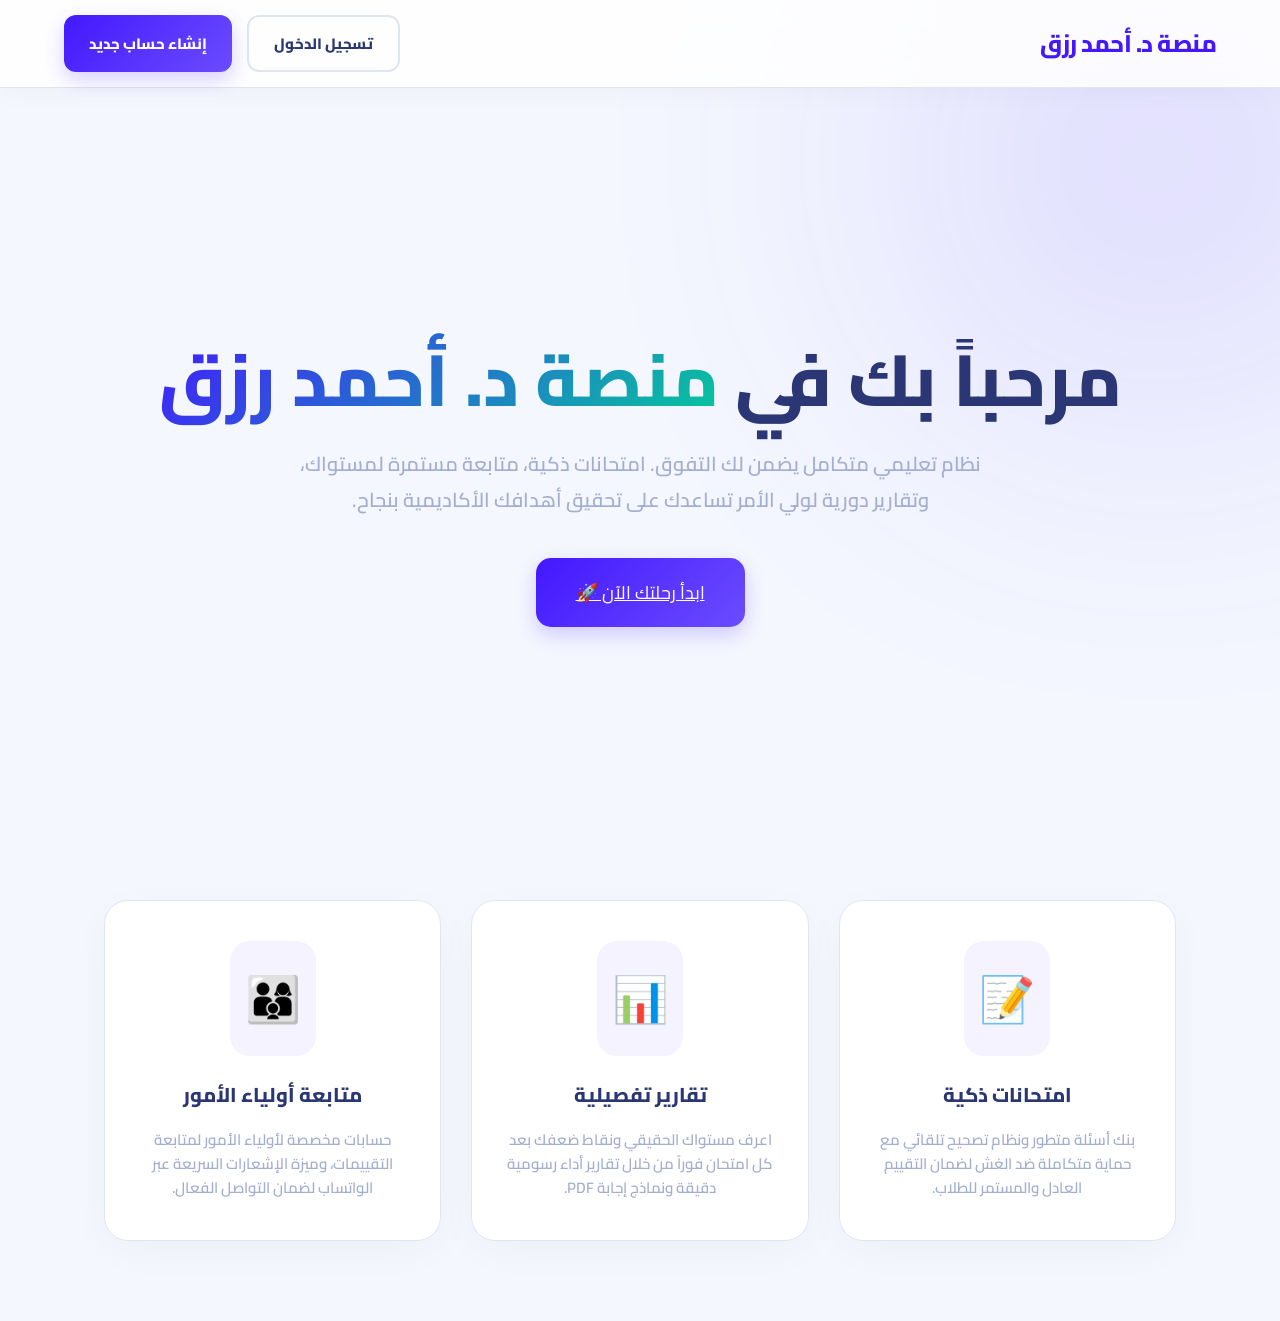
==== index.html @ 09b2dcea "Update index.html" ====
<!DOCTYPE html>
<html lang="ar" dir="rtl">
<head>
    <meta charset="UTF-8">
    <meta name="viewport" content="width=device-width, initial-scale=1.0">
    <title id="pageTitle">الرئيسية - منصة د. أحمد رزق</title>
    
    <!-- خطوط جوجل (Cairo) -->
    <link href="https://fonts.googleapis.com/css2?family=Cairo:wght@400;600;800&display=swap" rel="stylesheet">
    
    <!-- سكريبت تطبيق الإعدادات المحفوظة فوراً قبل تحميل الصفحة (لمنع وميض الألوان) -->
    <script>
        const savedMode = localStorage.getItem('themeMode');
        const savedColor = localStorage.getItem('primaryColor') || "#4318FF";
        const savedName = localStorage.getItem('platformName') || "منصة د. أحمد رزق";
        
        if (savedMode === 'dark') document.documentElement.classList.add('dark-mode');
        document.documentElement.style.setProperty('--primary', savedColor);
    </script>

    <style>
        /* =========================================
           المتغيرات اللونية الموحدة للمنصة بالكامل
           ========================================= */
        :root {
            --primary: #4318FF;
            --primary-hover: #2b3674;
            --success: #05CD99;
            --bg-light: #f4f7fe;
            --text-dark: #2b3674;
            --text-muted: #a3aed1;
            --card-bg: #ffffff;
            --nav-bg: rgba(255, 255, 255, 0.85);
            --border-color: #e0e5f2;
        }

        /* الوضع الداكن (Dark Mode) المربوط بإعدادات لوحة التحكم */
        html.dark-mode {
            --bg-light: #0b1437;
            --text-dark: #ffffff;
            --text-muted: #8f9bba;
            --card-bg: #111c44;
            --nav-bg: rgba(11, 20, 55, 0.85);
            --border-color: #1a2552;
        }

        * { margin: 0; padding: 0; box-sizing: border-box; font-family: 'Cairo', sans-serif; }
        
        body { 
            background-color: var(--bg-light); 
            color: var(--text-dark); 
            transition: background-color 0.4s ease, color 0.4s ease; 
            overflow-x: hidden;
        }

        /* تأثيرات الخلفية العائمة المريحة للعين */
        .bg-glow {
            position: absolute;
            width: 50vw; height: 50vw;
            max-width: 500px; max-height: 500px;
            background: var(--primary);
            filter: blur(150px);
            opacity: 0.15;
            border-radius: 50%;
            z-index: -1;
            top: -10%; right: -10%;
            animation: float 8s infinite ease-in-out alternate;
            pointer-events: none;
        }

        @keyframes float {
            0% { transform: translateY(0px) scale(1); }
            100% { transform: translateY(40px) scale(1.1); }
        }

        /* شريط التنقل (Navbar) بخاصية Glassmorphism */
        nav {
            display: flex; justify-content: space-between; align-items: center;
            padding: 15px 5%; background: var(--nav-bg); 
            backdrop-filter: blur(15px); -webkit-backdrop-filter: blur(15px);
            position: fixed; width: 100%; top: 0; z-index: 1000; 
            box-shadow: 0 4px 30px rgba(0, 0, 0, 0.03);
            border-bottom: 1px solid var(--border-color);
        }
        
        .logo { font-size: 24px; font-weight: 800; color: var(--primary); letter-spacing: -0.5px; }
        
        .nav-buttons { display: flex; gap: 15px; }
        
        .nav-buttons a {
            text-decoration: none; padding: 12px 25px; border-radius: 12px; 
            font-weight: 800; transition: all 0.3s cubic-bezier(0.4, 0, 0.2, 1);
            font-size: 15px; display: inline-flex; align-items: center; justify-content: center;
        }
        
        .btn-login { 
            color: var(--text-dark); background: transparent; 
            border: 2px solid var(--border-color); 
        }
        .btn-login:hover { 
            border-color: var(--primary); color: var(--primary); 
            transform: translateY(-2px); 
        }
        
        .btn-register { 
            background: linear-gradient(135deg, var(--primary) 0%, #6b4cff 100%); 
            color: white; 
            box-shadow: 0 8px 20px rgba(67, 24, 255, 0.2); border: none;
        }
        .btn-register:hover { 
            transform: translateY(-3px); 
            box-shadow: 0 12px 25px rgba(67, 24, 255, 0.3); 
        }

        /* قسم الهيرو (Hero Section) */
        .hero {
            min-height: 100vh; display: flex; flex-direction: column; justify-content: center; align-items: center;
            text-align: center; padding: 120px 20px 60px; position: relative;
        }
        .hero h1 { 
            font-size: clamp(2.5rem, 6vw, 4.5rem); 
            margin-bottom: 20px; font-weight: 800; line-height: 1.3;
            animation: fadeUp 0.8s ease-out forwards;
        }
        .hero h1 span { 
            color: var(--primary); 
            background: linear-gradient(135deg, var(--primary), var(--success));
            -webkit-background-clip: text;
            -webkit-text-fill-color: transparent;
        }
        .hero p { 
            font-size: clamp(1rem, 2vw, 1.25rem); 
            max-width: 700px; margin-bottom: 40px; 
            color: var(--text-muted); font-weight: 600; line-height: 1.8;
            animation: fadeUp 1s ease-out forwards; opacity: 0;
        }
        .hero .btn-register {
            padding: 18px 40px; font-size: 18px; border-radius: 15px;
            animation: fadeUp 1.2s ease-out forwards; opacity: 0;
        }
        
        /* المميزات (Features) بنظام Grid */
        .features { 
            display: grid; 
            grid-template-columns: repeat(auto-fit, minmax(280px, 1fr)); 
            gap: 30px; padding: 0 5% 80px; max-width: 1200px; margin: 0 auto;
        }
        .feature-card {
            background: var(--card-bg); padding: 40px 30px; border-radius: 24px; text-align: center;
            box-shadow: 0 10px 40px rgba(0,0,0,0.03); border: 1px solid var(--border-color);
            transition: all 0.4s cubic-bezier(0.4, 0, 0.2, 1);
            animation: fadeUp 1.4s ease-out forwards; opacity: 0;
            position: relative; overflow: hidden;
        }
        .feature-card::before {
            content: ''; position: absolute; top: 0; left: 0; width: 100%; height: 4px;
            background: linear-gradient(90deg, var(--primary), transparent);
            opacity: 0; transition: 0.4s;
        }
        .feature-card:hover { 
            transform: translateY(-10px); 
            box-shadow: 0 20px 40px rgba(67, 24, 255, 0.08); 
            border-color: var(--primary);
        }
        .feature-card:hover::before { opacity: 1; }
        
        .feature-icon { 
            font-size: 45px; margin-bottom: 20px; 
            display: inline-block; padding: 15px; 
            background: rgba(67, 24, 255, 0.05); border-radius: 20px;
        }
        .feature-card h3 { font-size: 20px; font-weight: 800; margin-bottom: 15px; color: var(--text-dark); }
        .feature-card p { color: var(--text-muted); font-size: 15px; line-height: 1.6; font-weight: 600; }

        @keyframes fadeUp {
            from { opacity: 0; transform: translateY(30px); }
            to { opacity: 1; transform: translateY(0); }
        }

        /* =========================================
           استجابة الشاشات (Responsive Design)
           ========================================= */
        @media (max-width: 768px) {
            nav { 
                flex-direction: column; padding: 15px 20px; gap: 15px; 
                background: var(--card-bg); 
            }
            .nav-buttons { width: 100%; display: grid; grid-template-columns: 1fr 1fr; gap: 10px; }
            .nav-buttons a { padding: 12px 10px; font-size: 14px; margin: 0; width: 100%; }
            .hero { padding-top: 160px; } 
            .hero h1 { font-size: 2.2rem; }
        }

        @media (max-width: 480px) {
            .nav-buttons { grid-template-columns: 1fr; } 
            .hero h1 { font-size: 1.8rem; }
        }
    </style>
</head>
<body>

    <div class="bg-glow"></div>

    <nav>
        <div class="logo" id="displayPlatformName">منصة د. أحمد رزق</div>
        <div class="nav-buttons">
            <a href="auth/login.html" class="btn-login">تسجيل الدخول</a>
            <a href="register.html" class="btn-register">إنشاء حساب جديد</a>
        </div>
    </nav>

    <div class="hero">
        <h1 id="heroTitle">مرحباً بك في <span>منصة د. أحمد رزق</span></h1>
        <p>نظام تعليمي متكامل يضمن لك التفوق. امتحانات ذكية، متابعة مستمرة لمستواك، وتقارير دورية لولي الأمر تساعدك على تحقيق أهدافك الأكاديمية بنجاح.</p>
        <a href="register.html" class="nav-buttons btn-register" style="display: inline-block;">ابدأ رحلتك الآن 🚀</a>
    </div>

    <div class="features">
        <div class="feature-card">
            <div class="feature-icon">📝</div>
            <h3>امتحانات ذكية</h3>
            <p>بنك أسئلة متطور ونظام تصحيح تلقائي مع حماية متكاملة ضد الغش لضمان التقييم العادل والمستمر للطلاب.</p>
        </div>
        <div class="feature-card">
            <div class="feature-icon">📊</div>
            <h3>تقارير تفصيلية</h3>
            <p>اعرف مستواك الحقيقي ونقاط ضعفك بعد كل امتحان فوراً من خلال تقارير أداء رسومية دقيقة ونماذج إجابة PDF.</p>
        </div>
        <div class="feature-card">
            <div class="feature-icon">👨‍👩‍👦</div>
            <h3>متابعة أولياء الأمور</h3>
            <p>حسابات مخصصة لأولياء الأمور لمتابعة التقييمات، وميزة الإشعارات السريعة عبر الواتساب لضمان التواصل الفعال.</p>
        </div>
    </div>

    <!-- سكريبت تحديث البيانات الديناميكية (الاسم والـ Title) -->
    <script>
        document.addEventListener("DOMContentLoaded", () => {
            document.getElementById('displayPlatformName').innerText = savedName;
            document.getElementById('heroTitle').innerHTML = `مرحباً بك في <span>${savedName}</span>`;
            document.getElementById('pageTitle').innerText = `الرئيسية - ${savedName}`;
        });
    </script>
</body>
</html>
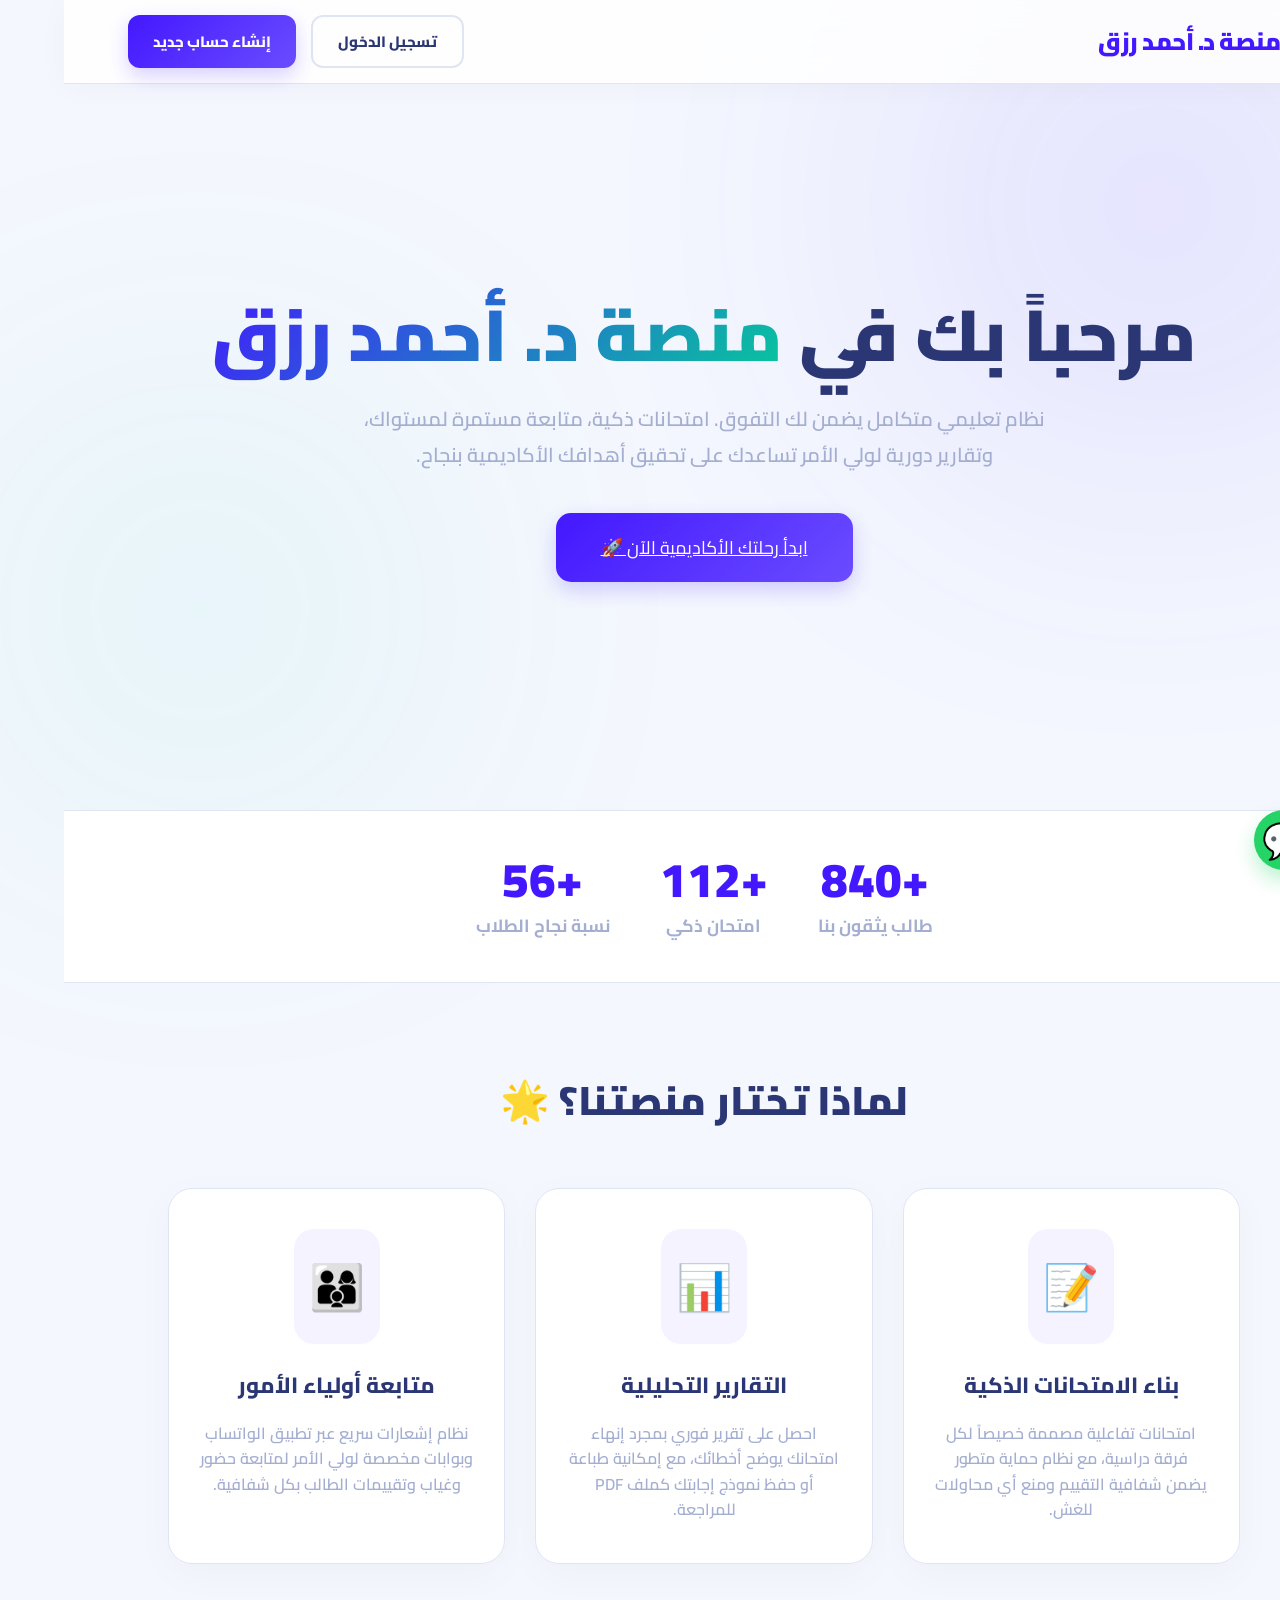
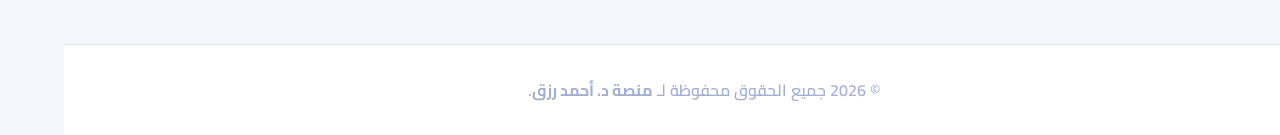
==== commit 4d123e7d: "Update index.html" ====
--- a/index.html
+++ b/index.html
@@ -3,12 +3,12 @@
 <head>
     <meta charset="UTF-8">
     <meta name="viewport" content="width=device-width, initial-scale=1.0">
-    <title id="pageTitle">الرئيسية - منصة د. أحمد رزق</title>
+    <title id="pageTitle">الرئيسية - المنصة التعليمية</title>
     
     <!-- خطوط جوجل (Cairo) -->
-    <link href="https://fonts.googleapis.com/css2?family=Cairo:wght@400;600;800&display=swap" rel="stylesheet">
+    <link href="https://fonts.googleapis.com/css2?family=Cairo:wght@400;600;800;900&display=swap" rel="stylesheet">
     
-    <!-- سكريبت تطبيق الإعدادات المحفوظة فوراً قبل تحميل الصفحة (لمنع وميض الألوان) -->
+    <!-- سكريبت تطبيق الإعدادات المحفوظة فوراً (لمنع وميض الألوان) -->
     <script>
         const savedMode = localStorage.getItem('themeMode');
         const savedColor = localStorage.getItem('primaryColor') || "#4318FF";
@@ -20,7 +20,7 @@
 
     <style>
         /* =========================================
-           المتغيرات اللونية الموحدة للمنصة بالكامل
+           المتغيرات اللونية الموحدة للمنصة
            ========================================= */
         :root {
             --primary: #4318FF;
@@ -34,7 +34,6 @@
             --border-color: #e0e5f2;
         }
 
-        /* الوضع الداكن (Dark Mode) المربوط بإعدادات لوحة التحكم */
         html.dark-mode {
             --bg-light: #0b1437;
             --text-dark: #ffffff;
@@ -53,19 +52,16 @@
             overflow-x: hidden;
         }
 
-        /* تأثيرات الخلفية العائمة المريحة للعين */
+        /* تأثيرات الخلفية العائمة */
         .bg-glow {
-            position: absolute;
-            width: 50vw; height: 50vw;
-            max-width: 500px; max-height: 500px;
-            background: var(--primary);
-            filter: blur(150px);
-            opacity: 0.15;
-            border-radius: 50%;
-            z-index: -1;
-            top: -10%; right: -10%;
-            animation: float 8s infinite ease-in-out alternate;
-            pointer-events: none;
+            position: absolute; width: 50vw; height: 50vw; max-width: 500px; max-height: 500px;
+            background: var(--primary); filter: blur(150px); opacity: 0.12; border-radius: 50%;
+            z-index: -1; top: -5%; right: -5%; animation: float 8s infinite ease-in-out alternate; pointer-events: none;
+        }
+        .bg-glow-2 {
+            position: absolute; width: 40vw; height: 40vw; max-width: 400px; max-height: 400px;
+            background: var(--success); filter: blur(150px); opacity: 0.1; border-radius: 50%;
+            z-index: -1; bottom: 10%; left: -5%; animation: float 10s infinite ease-in-out alternate-reverse; pointer-events: none;
         }
 
         @keyframes float {
@@ -73,172 +69,231 @@
             100% { transform: translateY(40px) scale(1.1); }
         }
 
-        /* شريط التنقل (Navbar) بخاصية Glassmorphism */
+        /* شريط التنقل (Navbar) */
         nav {
             display: flex; justify-content: space-between; align-items: center;
             padding: 15px 5%; background: var(--nav-bg); 
             backdrop-filter: blur(15px); -webkit-backdrop-filter: blur(15px);
             position: fixed; width: 100%; top: 0; z-index: 1000; 
-            box-shadow: 0 4px 30px rgba(0, 0, 0, 0.03);
-            border-bottom: 1px solid var(--border-color);
-        }
-        
-        .logo { font-size: 24px; font-weight: 800; color: var(--primary); letter-spacing: -0.5px; }
+            box-shadow: 0 4px 30px rgba(0, 0, 0, 0.03); border-bottom: 1px solid var(--border-color);
+        }
+        
+        .logo { font-size: 24px; font-weight: 900; color: var(--primary); letter-spacing: -0.5px; }
         
         .nav-buttons { display: flex; gap: 15px; }
-        
         .nav-buttons a {
-            text-decoration: none; padding: 12px 25px; border-radius: 12px; 
+            text-decoration: none; padding: 10px 25px; border-radius: 12px; 
             font-weight: 800; transition: all 0.3s cubic-bezier(0.4, 0, 0.2, 1);
             font-size: 15px; display: inline-flex; align-items: center; justify-content: center;
         }
         
-        .btn-login { 
-            color: var(--text-dark); background: transparent; 
-            border: 2px solid var(--border-color); 
-        }
-        .btn-login:hover { 
-            border-color: var(--primary); color: var(--primary); 
-            transform: translateY(-2px); 
-        }
-        
-        .btn-register { 
-            background: linear-gradient(135deg, var(--primary) 0%, #6b4cff 100%); 
-            color: white; 
-            box-shadow: 0 8px 20px rgba(67, 24, 255, 0.2); border: none;
-        }
-        .btn-register:hover { 
-            transform: translateY(-3px); 
-            box-shadow: 0 12px 25px rgba(67, 24, 255, 0.3); 
-        }
+        .btn-login { color: var(--text-dark); background: transparent; border: 2px solid var(--border-color); }
+        .btn-login:hover { border-color: var(--primary); color: var(--primary); transform: translateY(-2px); }
+        
+        .btn-register { background: linear-gradient(135deg, var(--primary) 0%, #6b4cff 100%); color: white; box-shadow: 0 8px 20px rgba(67, 24, 255, 0.2); border: none; }
+        .btn-register:hover { transform: translateY(-3px); box-shadow: 0 12px 25px rgba(67, 24, 255, 0.3); color: white;}
 
         /* قسم الهيرو (Hero Section) */
         .hero {
-            min-height: 100vh; display: flex; flex-direction: column; justify-content: center; align-items: center;
+            min-height: 90vh; display: flex; flex-direction: column; justify-content: center; align-items: center;
             text-align: center; padding: 120px 20px 60px; position: relative;
         }
         .hero h1 { 
-            font-size: clamp(2.5rem, 6vw, 4.5rem); 
-            margin-bottom: 20px; font-weight: 800; line-height: 1.3;
+            font-size: clamp(2.5rem, 6vw, 4.5rem); margin-bottom: 20px; font-weight: 900; line-height: 1.3;
             animation: fadeUp 0.8s ease-out forwards;
         }
         .hero h1 span { 
-            color: var(--primary); 
-            background: linear-gradient(135deg, var(--primary), var(--success));
-            -webkit-background-clip: text;
-            -webkit-text-fill-color: transparent;
+            color: var(--primary); background: linear-gradient(135deg, var(--primary), var(--success));
+            -webkit-background-clip: text; -webkit-text-fill-color: transparent;
         }
         .hero p { 
-            font-size: clamp(1rem, 2vw, 1.25rem); 
-            max-width: 700px; margin-bottom: 40px; 
+            font-size: clamp(1rem, 2vw, 1.25rem); max-width: 700px; margin-bottom: 40px; 
             color: var(--text-muted); font-weight: 600; line-height: 1.8;
             animation: fadeUp 1s ease-out forwards; opacity: 0;
         }
         .hero .btn-register {
-            padding: 18px 40px; font-size: 18px; border-radius: 15px;
+            padding: 18px 45px; font-size: 18px; border-radius: 15px;
             animation: fadeUp 1.2s ease-out forwards; opacity: 0;
         }
-        
-        /* المميزات (Features) بنظام Grid */
+
+        /* شريط الإحصائيات الحية (Live Stats) */
+        .stats-banner {
+            display: flex; justify-content: center; gap: 50px; flex-wrap: wrap;
+            padding: 40px 20px; background: var(--card-bg); border-top: 1px solid var(--border-color);
+            border-bottom: 1px solid var(--border-color); margin-bottom: 80px; position: relative; z-index: 10;
+        }
+        .stat-item { text-align: center; }
+        .stat-number { font-size: 3rem; font-weight: 900; color: var(--primary); display: block; line-height: 1.2;}
+        .stat-label { font-size: 1.1rem; color: var(--text-muted); font-weight: 700; }
+
+        /* المميزات (Features) */
+        .section-title { text-align: center; font-size: 2.5rem; font-weight: 900; margin-bottom: 50px; color: var(--text-dark); }
         .features { 
-            display: grid; 
-            grid-template-columns: repeat(auto-fit, minmax(280px, 1fr)); 
+            display: grid; grid-template-columns: repeat(auto-fit, minmax(300px, 1fr)); 
             gap: 30px; padding: 0 5% 80px; max-width: 1200px; margin: 0 auto;
         }
         .feature-card {
             background: var(--card-bg); padding: 40px 30px; border-radius: 24px; text-align: center;
             box-shadow: 0 10px 40px rgba(0,0,0,0.03); border: 1px solid var(--border-color);
-            transition: all 0.4s cubic-bezier(0.4, 0, 0.2, 1);
-            animation: fadeUp 1.4s ease-out forwards; opacity: 0;
-            position: relative; overflow: hidden;
+            transition: all 0.4s cubic-bezier(0.4, 0, 0.2, 1); position: relative; overflow: hidden;
         }
         .feature-card::before {
             content: ''; position: absolute; top: 0; left: 0; width: 100%; height: 4px;
-            background: linear-gradient(90deg, var(--primary), transparent);
-            opacity: 0; transition: 0.4s;
-        }
-        .feature-card:hover { 
-            transform: translateY(-10px); 
-            box-shadow: 0 20px 40px rgba(67, 24, 255, 0.08); 
-            border-color: var(--primary);
-        }
+            background: linear-gradient(90deg, var(--primary), var(--success)); opacity: 0; transition: 0.4s;
+        }
+        .feature-card:hover { transform: translateY(-10px); box-shadow: 0 20px 40px rgba(67, 24, 255, 0.08); border-color: var(--primary); }
         .feature-card:hover::before { opacity: 1; }
         
         .feature-icon { 
-            font-size: 45px; margin-bottom: 20px; 
-            display: inline-block; padding: 15px; 
+            font-size: 45px; margin-bottom: 20px; display: inline-block; padding: 15px; 
             background: rgba(67, 24, 255, 0.05); border-radius: 20px;
         }
-        .feature-card h3 { font-size: 20px; font-weight: 800; margin-bottom: 15px; color: var(--text-dark); }
-        .feature-card p { color: var(--text-muted); font-size: 15px; line-height: 1.6; font-weight: 600; }
+        .feature-card h3 { font-size: 22px; font-weight: 800; margin-bottom: 15px; color: var(--text-dark); }
+        .feature-card p { color: var(--text-muted); font-size: 16px; line-height: 1.6; font-weight: 600; }
+
+        /* زر الواتساب العائم */
+        .whatsapp-float {
+            position: fixed; bottom: 30px; right: 30px; width: 60px; height: 60px;
+            background-color: #25d366; color: #FFF; border-radius: 50px; text-align: center;
+            font-size: 35px; box-shadow: 0 10px 20px rgba(37, 211, 102, 0.3); z-index: 1000;
+            display: flex; align-items: center; justify-content: center; text-decoration: none;
+            transition: all 0.3s ease;
+        }
+        .whatsapp-float:hover { transform: scale(1.1); box-shadow: 0 15px 25px rgba(37, 211, 102, 0.4); }
+
+        /* التذييل */
+        footer {
+            background: var(--card-bg); border-top: 1px solid var(--border-color);
+            text-align: center; padding: 30px 20px; color: var(--text-muted); font-weight: 600;
+        }
 
         @keyframes fadeUp {
             from { opacity: 0; transform: translateY(30px); }
             to { opacity: 1; transform: translateY(0); }
         }
 
-        /* =========================================
-           استجابة الشاشات (Responsive Design)
-           ========================================= */
         @media (max-width: 768px) {
-            nav { 
-                flex-direction: column; padding: 15px 20px; gap: 15px; 
-                background: var(--card-bg); 
-            }
+            nav { flex-direction: column; padding: 15px 20px; gap: 15px; background: var(--card-bg); }
             .nav-buttons { width: 100%; display: grid; grid-template-columns: 1fr 1fr; gap: 10px; }
             .nav-buttons a { padding: 12px 10px; font-size: 14px; margin: 0; width: 100%; }
-            .hero { padding-top: 160px; } 
+            .hero { padding-top: 180px; min-height: 80vh;} 
             .hero h1 { font-size: 2.2rem; }
-        }
-
-        @media (max-width: 480px) {
-            .nav-buttons { grid-template-columns: 1fr; } 
-            .hero h1 { font-size: 1.8rem; }
+            .stats-banner { gap: 30px; }
+            .whatsapp-float { bottom: 20px; right: 20px; width: 55px; height: 55px; font-size: 30px; }
         }
     </style>
 </head>
 <body>
 
+    <!-- مؤثرات الخلفية -->
     <div class="bg-glow"></div>
-
+    <div class="bg-glow-2"></div>
+
+    <!-- شريط التنقل -->
     <nav>
-        <div class="logo" id="displayPlatformName">منصة د. أحمد رزق</div>
+        <div class="logo" id="displayPlatformName">المنصة التعليمية</div>
         <div class="nav-buttons">
             <a href="auth/login.html" class="btn-login">تسجيل الدخول</a>
             <a href="register.html" class="btn-register">إنشاء حساب جديد</a>
         </div>
     </nav>
 
+    <!-- واجهة الترحيب -->
     <div class="hero">
-        <h1 id="heroTitle">مرحباً بك في <span>منصة د. أحمد رزق</span></h1>
+        <h1 id="heroTitle">مرحباً بك في <span>المنصة التعليمية</span></h1>
         <p>نظام تعليمي متكامل يضمن لك التفوق. امتحانات ذكية، متابعة مستمرة لمستواك، وتقارير دورية لولي الأمر تساعدك على تحقيق أهدافك الأكاديمية بنجاح.</p>
-        <a href="register.html" class="nav-buttons btn-register" style="display: inline-block;">ابدأ رحلتك الآن 🚀</a>
+        <a href="register.html" class="nav-buttons btn-register" style="display: inline-block;">ابدأ رحلتك الأكاديمية الآن 🚀</a>
     </div>
 
+    <!-- شريط الإحصائيات (Social Proof) -->
+    <div class="stats-banner">
+        <div class="stat-item">
+            <span class="stat-number" data-target="1500">+0</span>
+            <span class="stat-label">طالب يثقون بنا</span>
+        </div>
+        <div class="stat-item">
+            <span class="stat-number" data-target="120">+0</span>
+            <span class="stat-label">امتحان ذكي</span>
+        </div>
+        <div class="stat-item">
+            <span class="stat-number" data-target="98">%0</span>
+            <span class="stat-label">نسبة نجاح الطلاب</span>
+        </div>
+    </div>
+
+    <!-- قسم المميزات -->
+    <h2 class="section-title">لماذا تختار منصتنا؟ 🌟</h2>
     <div class="features">
         <div class="feature-card">
             <div class="feature-icon">📝</div>
-            <h3>امتحانات ذكية</h3>
-            <p>بنك أسئلة متطور ونظام تصحيح تلقائي مع حماية متكاملة ضد الغش لضمان التقييم العادل والمستمر للطلاب.</p>
+            <h3>بناء الامتحانات الذكية</h3>
+            <p>امتحانات تفاعلية مصممة خصيصاً لكل فرقة دراسية، مع نظام حماية متطور يضمن شفافية التقييم ومنع أي محاولات للغش.</p>
         </div>
         <div class="feature-card">
             <div class="feature-icon">📊</div>
-            <h3>تقارير تفصيلية</h3>
-            <p>اعرف مستواك الحقيقي ونقاط ضعفك بعد كل امتحان فوراً من خلال تقارير أداء رسومية دقيقة ونماذج إجابة PDF.</p>
+            <h3>التقارير التحليلية</h3>
+            <p>احصل على تقرير فوري بمجرد إنهاء امتحانك يوضح أخطائك، مع إمكانية طباعة أو حفظ نموذج إجابتك كملف PDF للمراجعة.</p>
         </div>
         <div class="feature-card">
             <div class="feature-icon">👨‍👩‍👦</div>
             <h3>متابعة أولياء الأمور</h3>
-            <p>حسابات مخصصة لأولياء الأمور لمتابعة التقييمات، وميزة الإشعارات السريعة عبر الواتساب لضمان التواصل الفعال.</p>
+            <p>نظام إشعارات سريع عبر تطبيق الواتساب وبوابات مخصصة لولي الأمر لمتابعة حضور وغياب وتقييمات الطالب بكل شفافية.</p>
         </div>
     </div>
 
-    <!-- سكريبت تحديث البيانات الديناميكية (الاسم والـ Title) -->
+    <!-- زر الواتساب العائم للدعم الفني -->
+    <!-- استبدل الرقم برقم الدعم الفني الحقيقي مع كود الدولة -->
+    <a href="https://wa.me/201xxxxxxxxx" target="_blank" class="whatsapp-float" title="تواصل مع الدعم الفني">
+        💬
+    </a>
+
+    <!-- التذييل -->
+    <footer>
+        <p>© <span id="currentYear"></span> جميع الحقوق محفوظة لـ <strong id="footerName">المنصة التعليمية</strong>.</p>
+    </footer>
+
+    <!-- سكريبت تحديث البيانات الديناميكية وتفعيل التأثيرات -->
     <script>
         document.addEventListener("DOMContentLoaded", () => {
+            // تطبيق الاسم
             document.getElementById('displayPlatformName').innerText = savedName;
+            document.getElementById('footerName').innerText = savedName;
             document.getElementById('heroTitle').innerHTML = `مرحباً بك في <span>${savedName}</span>`;
             document.getElementById('pageTitle').innerText = `الرئيسية - ${savedName}`;
+            
+            // سنة الحقوق
+            document.getElementById('currentYear').innerText = new Date().getFullYear();
+
+            // أنيميشن الأرقام عند النزول (Count Up Animation)
+            const counters = document.querySelectorAll('.stat-number');
+            const speed = 100; // سرعة العداد
+
+            const animateCounters = () => {
+                counters.forEach(counter => {
+                    const updateCount = () => {
+                        const target = +counter.getAttribute('data-target');
+                        const count = +counter.innerText.replace(/\D/g, ''); // إزالة الرموز
+                        const inc = target / speed;
+
+                        if (count < target) {
+                            counter.innerText = (count === target ? '' : '+') + Math.ceil(count + inc);
+                            setTimeout(updateCount, 20);
+                        } else {
+                            counter.innerText = (counter.innerText.includes('%') ? '%' : '+') + target;
+                        }
+                    };
+                    updateCount();
+                });
+            };
+
+            // تشغيل الأنيميشن فقط عندما يصل المستخدم لقسم الإحصائيات
+            const observer = new IntersectionObserver((entries) => {
+                if(entries[0].isIntersecting) {
+                    animateCounters();
+                    observer.disconnect();
+                }
+            });
+            observer.observe(document.querySelector('.stats-banner'));
         });
     </script>
 </body>
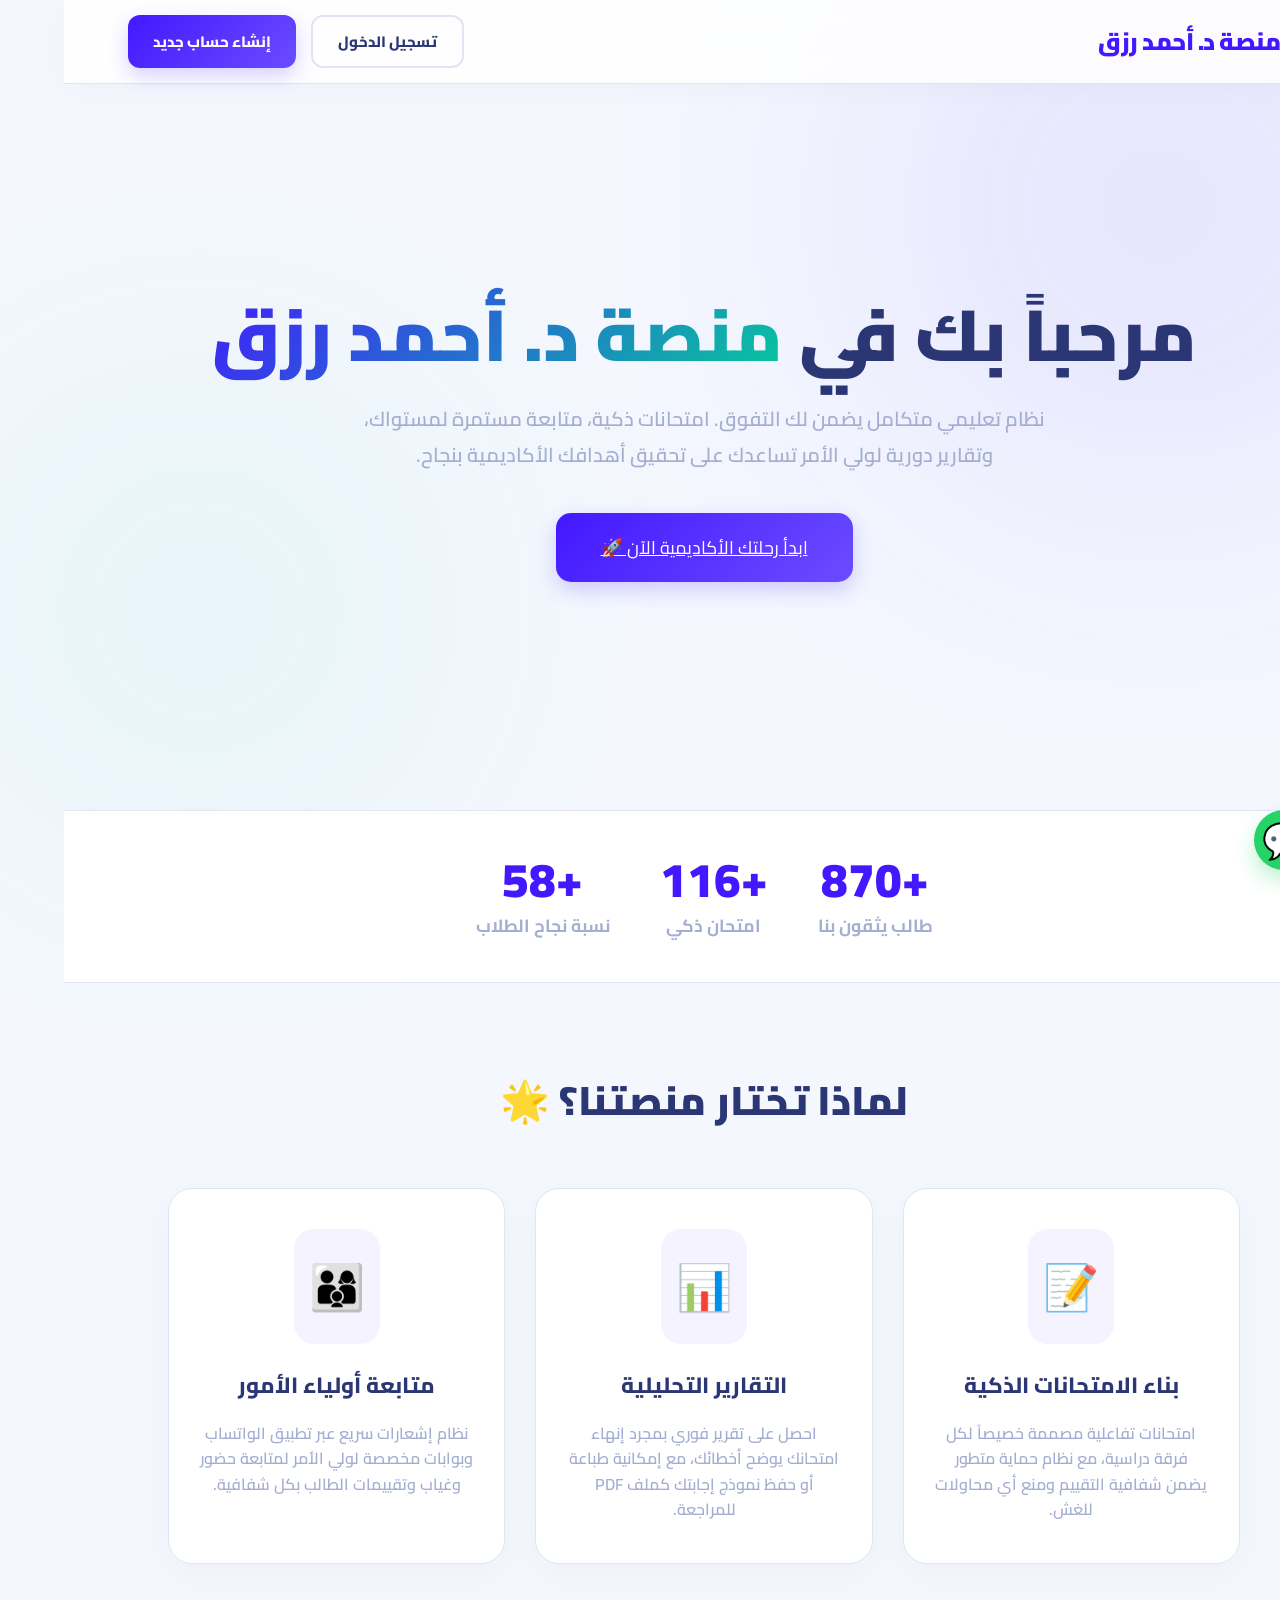
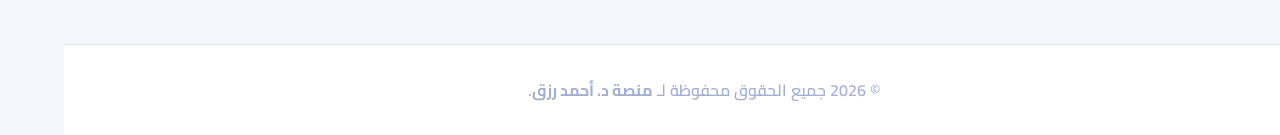
==== commit c2e9bcfc: "Add files via upload" ====
--- a/index.html
+++ b/index.html
@@ -297,4 +297,4 @@
         });
     </script>
 </body>
-</html>
+</html>
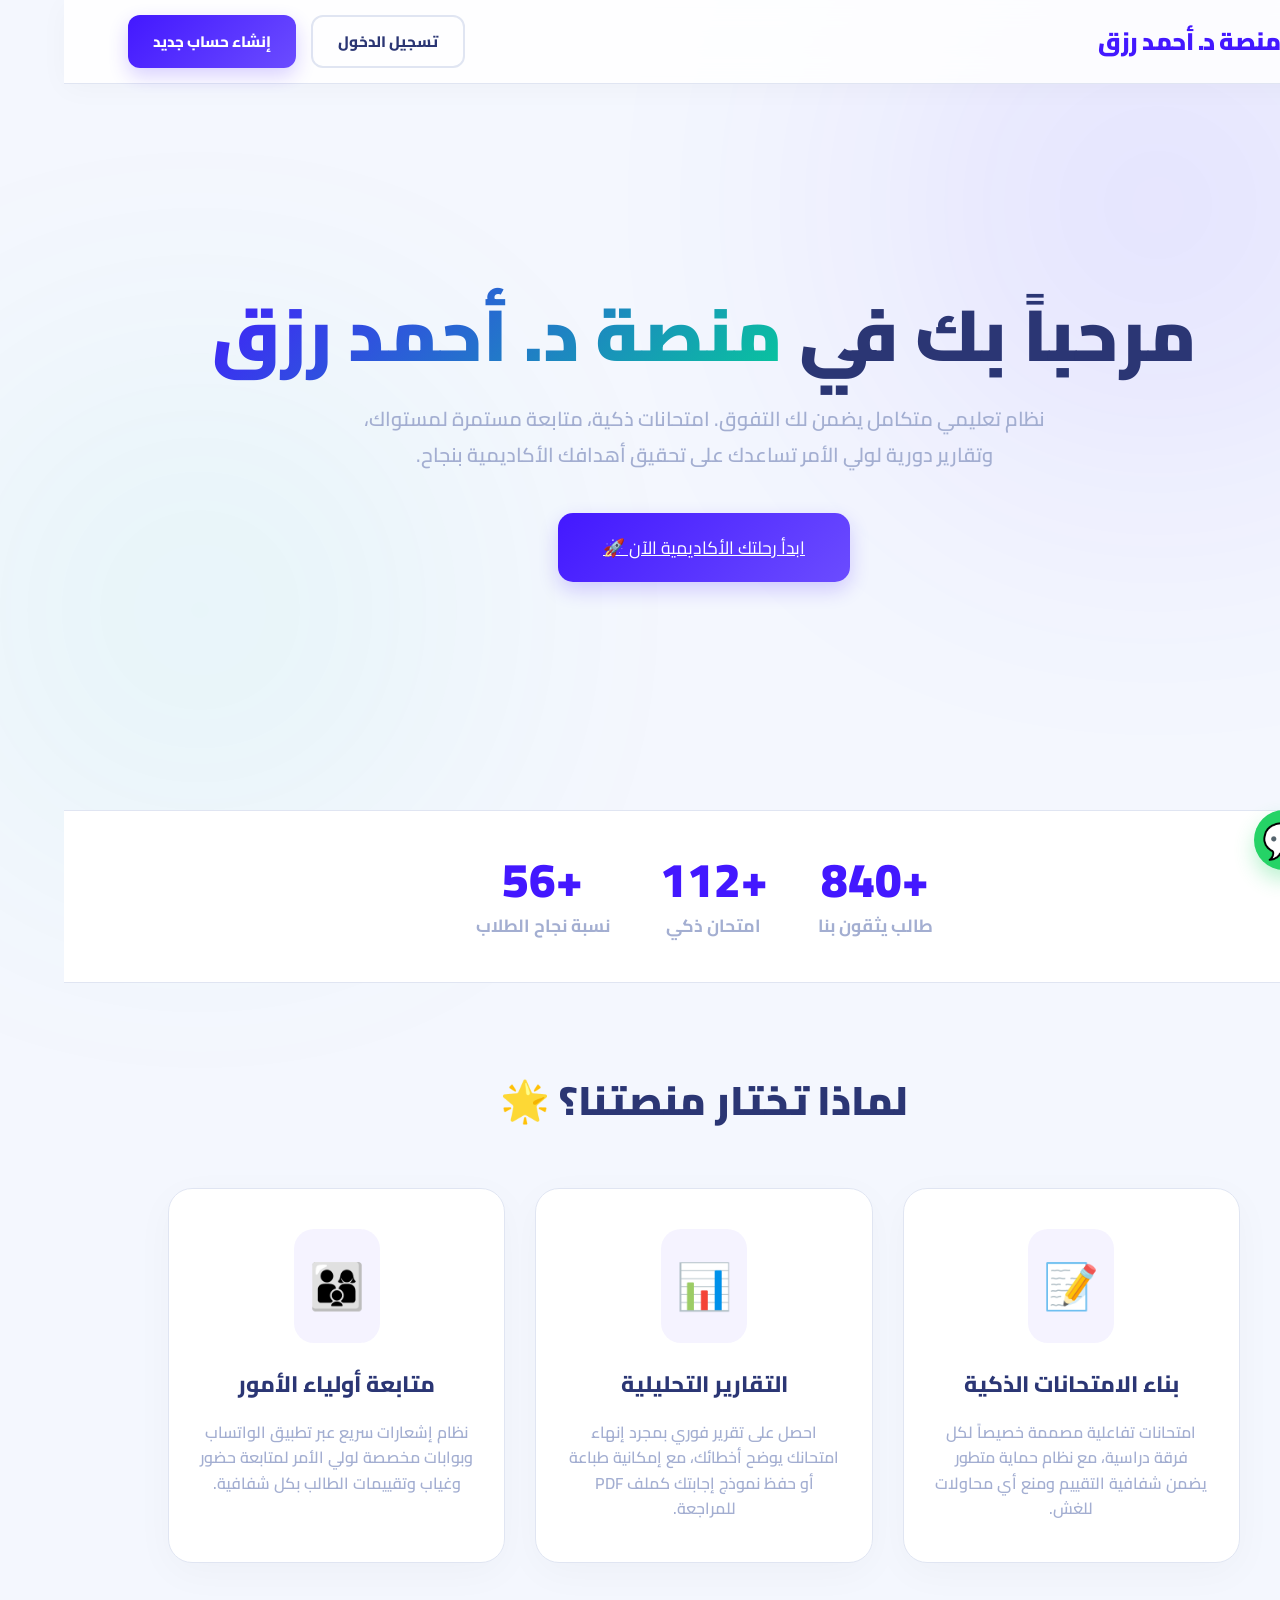
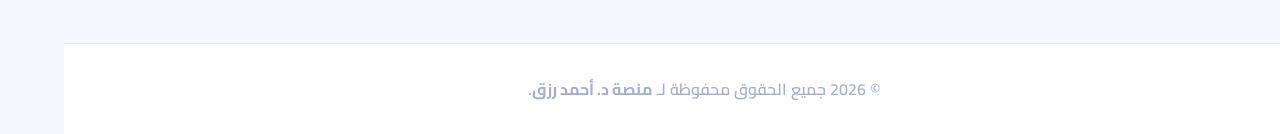
==== commit f389f21c: "Add files via upload" ====
--- a/index.html
+++ b/index.html
@@ -2,7 +2,7 @@
 <html lang="ar" dir="rtl">
 <head>
     <meta charset="UTF-8">
-    <meta name="viewport" content="width=device-width, initial-scale=1.0">
+    <meta name="viewport" content="width=device-width, initial-scale=1.0, maximum-scale=1.0, user-scalable=no">
     <title id="pageTitle">الرئيسية - المنصة التعليمية</title>
     
     <!-- خطوط جوجل (Cairo) -->
@@ -24,7 +24,7 @@
            ========================================= */
         :root {
             --primary: #4318FF;
-            --primary-hover: #2b3674;
+            --primary-hover: #3210cc;
             --success: #05CD99;
             --bg-light: #f4f7fe;
             --text-dark: #2b3674;
@@ -78,13 +78,13 @@
             box-shadow: 0 4px 30px rgba(0, 0, 0, 0.03); border-bottom: 1px solid var(--border-color);
         }
         
-        .logo { font-size: 24px; font-weight: 900; color: var(--primary); letter-spacing: -0.5px; }
+        .logo { font-size: 1.5rem; font-weight: 900; color: var(--primary); letter-spacing: -0.5px; }
         
         .nav-buttons { display: flex; gap: 15px; }
         .nav-buttons a {
             text-decoration: none; padding: 10px 25px; border-radius: 12px; 
             font-weight: 800; transition: all 0.3s cubic-bezier(0.4, 0, 0.2, 1);
-            font-size: 15px; display: inline-flex; align-items: center; justify-content: center;
+            font-size: 0.95rem; display: inline-flex; align-items: center; justify-content: center;
         }
         
         .btn-login { color: var(--text-dark); background: transparent; border: 2px solid var(--border-color); }
@@ -112,7 +112,7 @@
             animation: fadeUp 1s ease-out forwards; opacity: 0;
         }
         .hero .btn-register {
-            padding: 18px 45px; font-size: 18px; border-radius: 15px;
+            padding: 18px 45px; font-size: 1.1rem; border-radius: 15px;
             animation: fadeUp 1.2s ease-out forwards; opacity: 0;
         }
 
@@ -145,11 +145,11 @@
         .feature-card:hover::before { opacity: 1; }
         
         .feature-icon { 
-            font-size: 45px; margin-bottom: 20px; display: inline-block; padding: 15px; 
+            font-size: 2.8rem; margin-bottom: 20px; display: inline-block; padding: 15px; 
             background: rgba(67, 24, 255, 0.05); border-radius: 20px;
         }
-        .feature-card h3 { font-size: 22px; font-weight: 800; margin-bottom: 15px; color: var(--text-dark); }
-        .feature-card p { color: var(--text-muted); font-size: 16px; line-height: 1.6; font-weight: 600; }
+        .feature-card h3 { font-size: 1.4rem; font-weight: 800; margin-bottom: 15px; color: var(--text-dark); }
+        .feature-card p { color: var(--text-muted); font-size: 1rem; line-height: 1.6; font-weight: 600; }
 
         /* زر الواتساب العائم */
         .whatsapp-float {
@@ -172,13 +172,16 @@
             to { opacity: 1; transform: translateY(0); }
         }
 
+        /* استجابة الموبايل */
         @media (max-width: 768px) {
             nav { flex-direction: column; padding: 15px 20px; gap: 15px; background: var(--card-bg); }
             .nav-buttons { width: 100%; display: grid; grid-template-columns: 1fr 1fr; gap: 10px; }
-            .nav-buttons a { padding: 12px 10px; font-size: 14px; margin: 0; width: 100%; }
-            .hero { padding-top: 180px; min-height: 80vh;} 
-            .hero h1 { font-size: 2.2rem; }
-            .stats-banner { gap: 30px; }
+            .nav-buttons a { padding: 12px 10px; font-size: 0.9rem; margin: 0; width: 100%; }
+            .hero { padding-top: 150px; min-height: 80vh; } 
+            .stats-banner { gap: 30px; padding: 30px 15px; }
+            .stat-number { font-size: 2.5rem; }
+            .section-title { font-size: 2rem; margin-bottom: 30px; }
+            .features { gap: 20px; padding-bottom: 60px; }
             .whatsapp-float { bottom: 20px; right: 20px; width: 55px; height: 55px; font-size: 30px; }
         }
     </style>
@@ -243,7 +246,7 @@
 
     <!-- زر الواتساب العائم للدعم الفني -->
     <!-- استبدل الرقم برقم الدعم الفني الحقيقي مع كود الدولة -->
-    <a href="https://wa.me/201xxxxxxxxx" target="_blank" class="whatsapp-float" title="تواصل مع الدعم الفني">
+    <a href="https://wa.me/201145114388" target="_blank" class="whatsapp-float" title="تواصل مع الدعم الفني">
         💬
     </a>
 
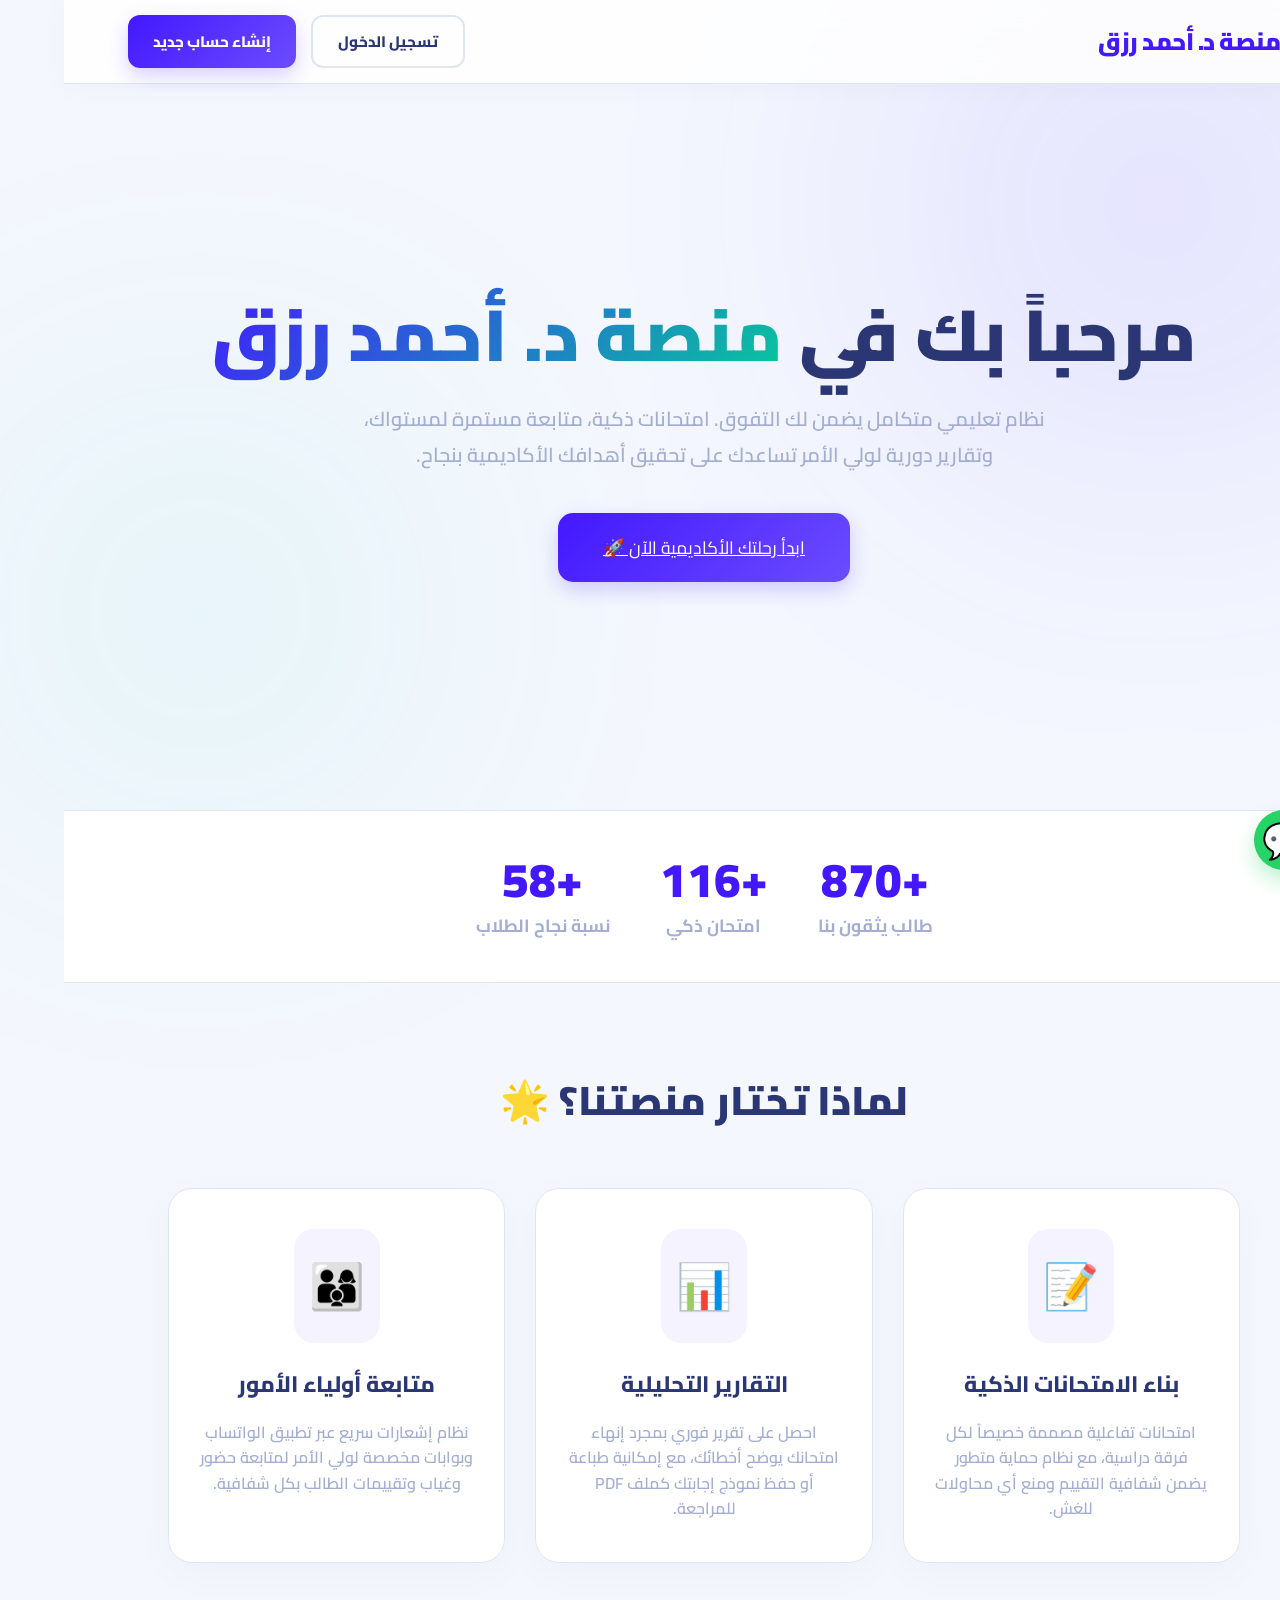
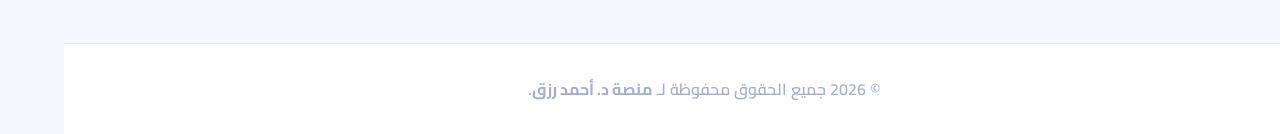
==== commit 48b0486f: "Add files via upload" ====
--- a/index.html
+++ b/index.html
@@ -246,7 +246,7 @@
 
     <!-- زر الواتساب العائم للدعم الفني -->
     <!-- استبدل الرقم برقم الدعم الفني الحقيقي مع كود الدولة -->
-    <a href="https://wa.me/201145114388" target="_blank" class="whatsapp-float" title="تواصل مع الدعم الفني">
+    <a href="https://wa.me/201038337898" target="_blank" class="whatsapp-float" title="تواصل مع الدعم الفني">
         💬
     </a>
 
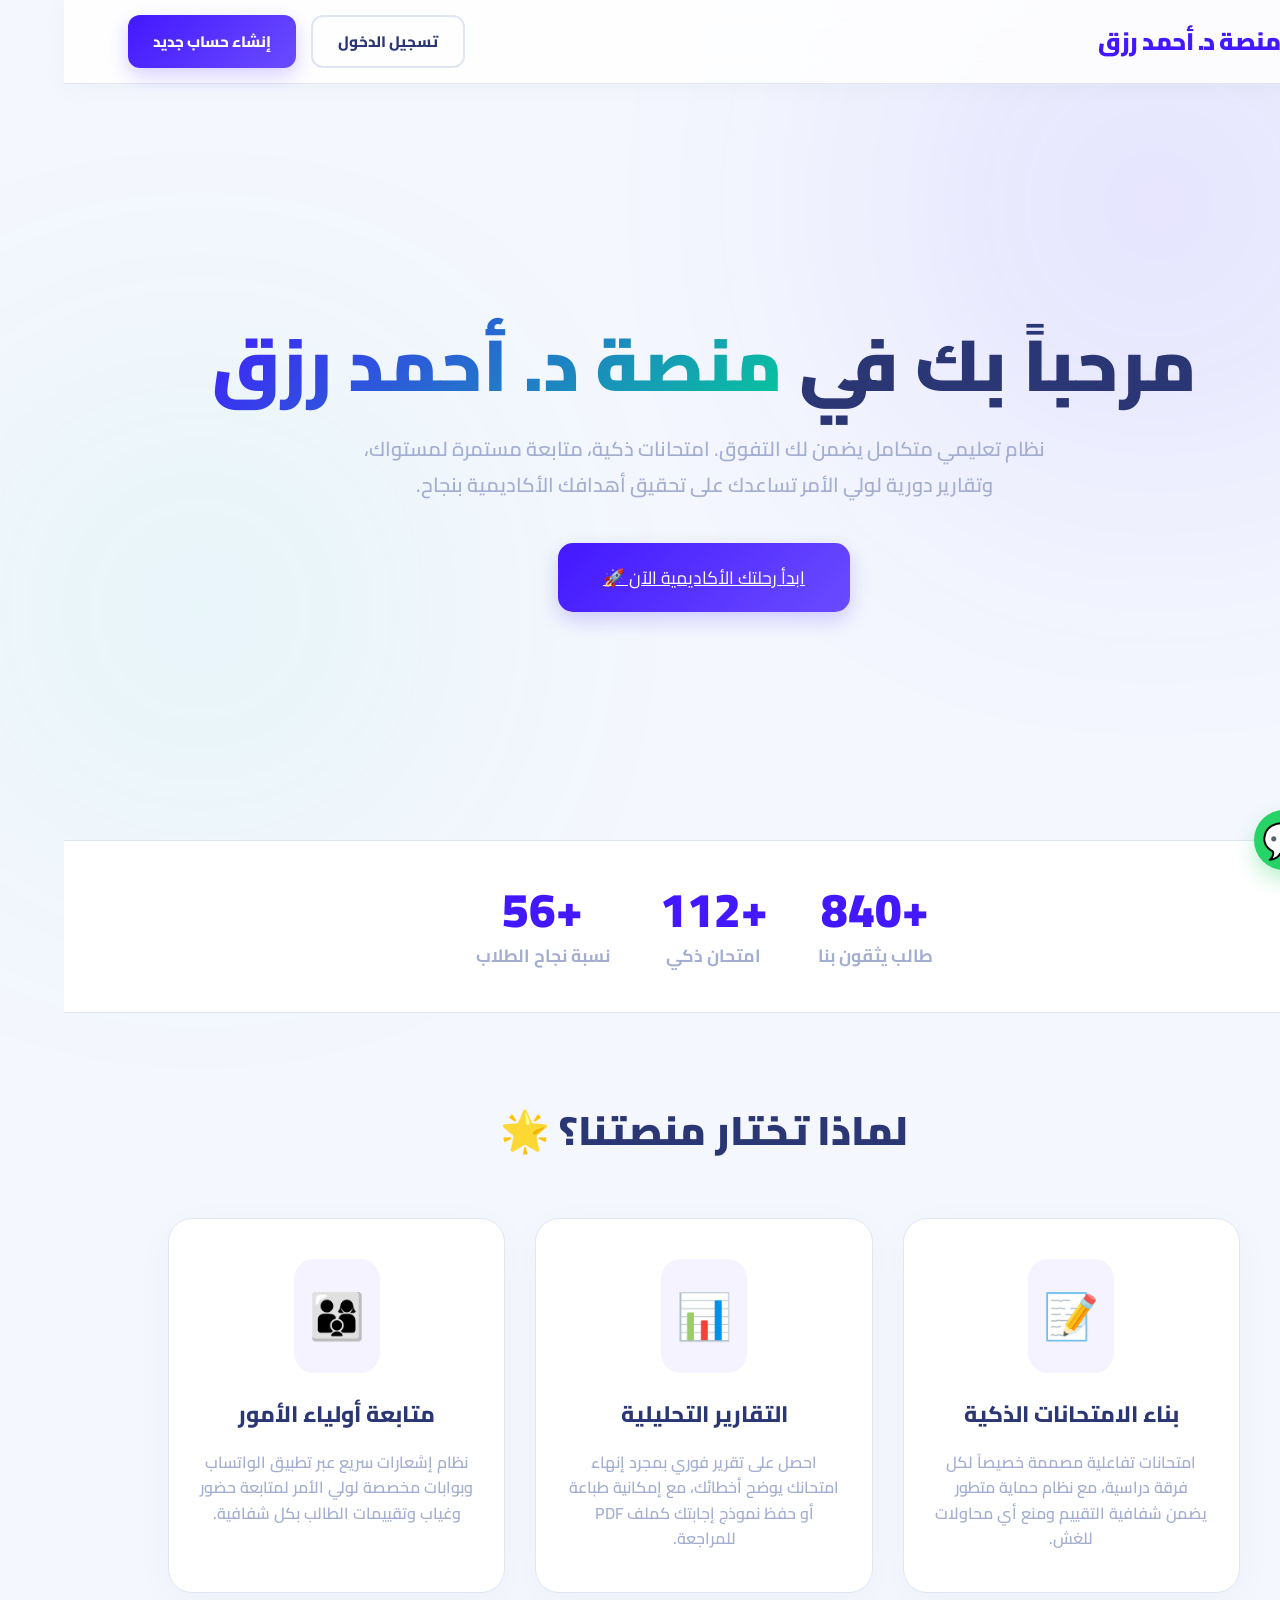
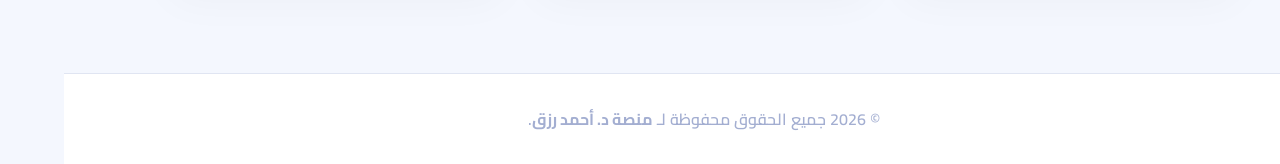
==== commit 475e7793: "Add files via upload" ====
--- a/index.html
+++ b/index.html
@@ -5,8 +5,21 @@
     <meta name="viewport" content="width=device-width, initial-scale=1.0, maximum-scale=1.0, user-scalable=no">
     <title id="pageTitle">الرئيسية - المنصة التعليمية</title>
     
+    <!-- إعدادات تطبيق الويب (PWA) للمجلد الرئيسي (بدون ../) -->
+    <link rel="manifest" href="manifest.json">
+    
+    <!-- لدعم أندرويد -->
+    <meta name="mobile-web-app-capable" content="yes">
+    <meta name="theme-color" content="#4318FF">
+
+    <!-- لدعم آيفون (iOS) -->
+    <meta name="apple-mobile-web-app-capable" content="yes">
+    <meta name="apple-mobile-web-app-status-bar-style" content="black-translucent">
+    <meta name="apple-mobile-web-app-title" content="المنصة التعليمية">
+    <link rel="apple-touch-icon" href="images/logo.png">
+
     <!-- خطوط جوجل (Cairo) -->
-    <link href="https://fonts.googleapis.com/css2?family=Cairo:wght@400;600;800;900&display=swap" rel="stylesheet">
+    <link href="https://fonts.googleapis.com/css2?family=Cairo:wght@400;600;800;900&display=swap" rel="stylesheet">>
     
     <!-- سكريبت تطبيق الإعدادات المحفوظة فوراً (لمنع وميض الألوان) -->
     <script>
